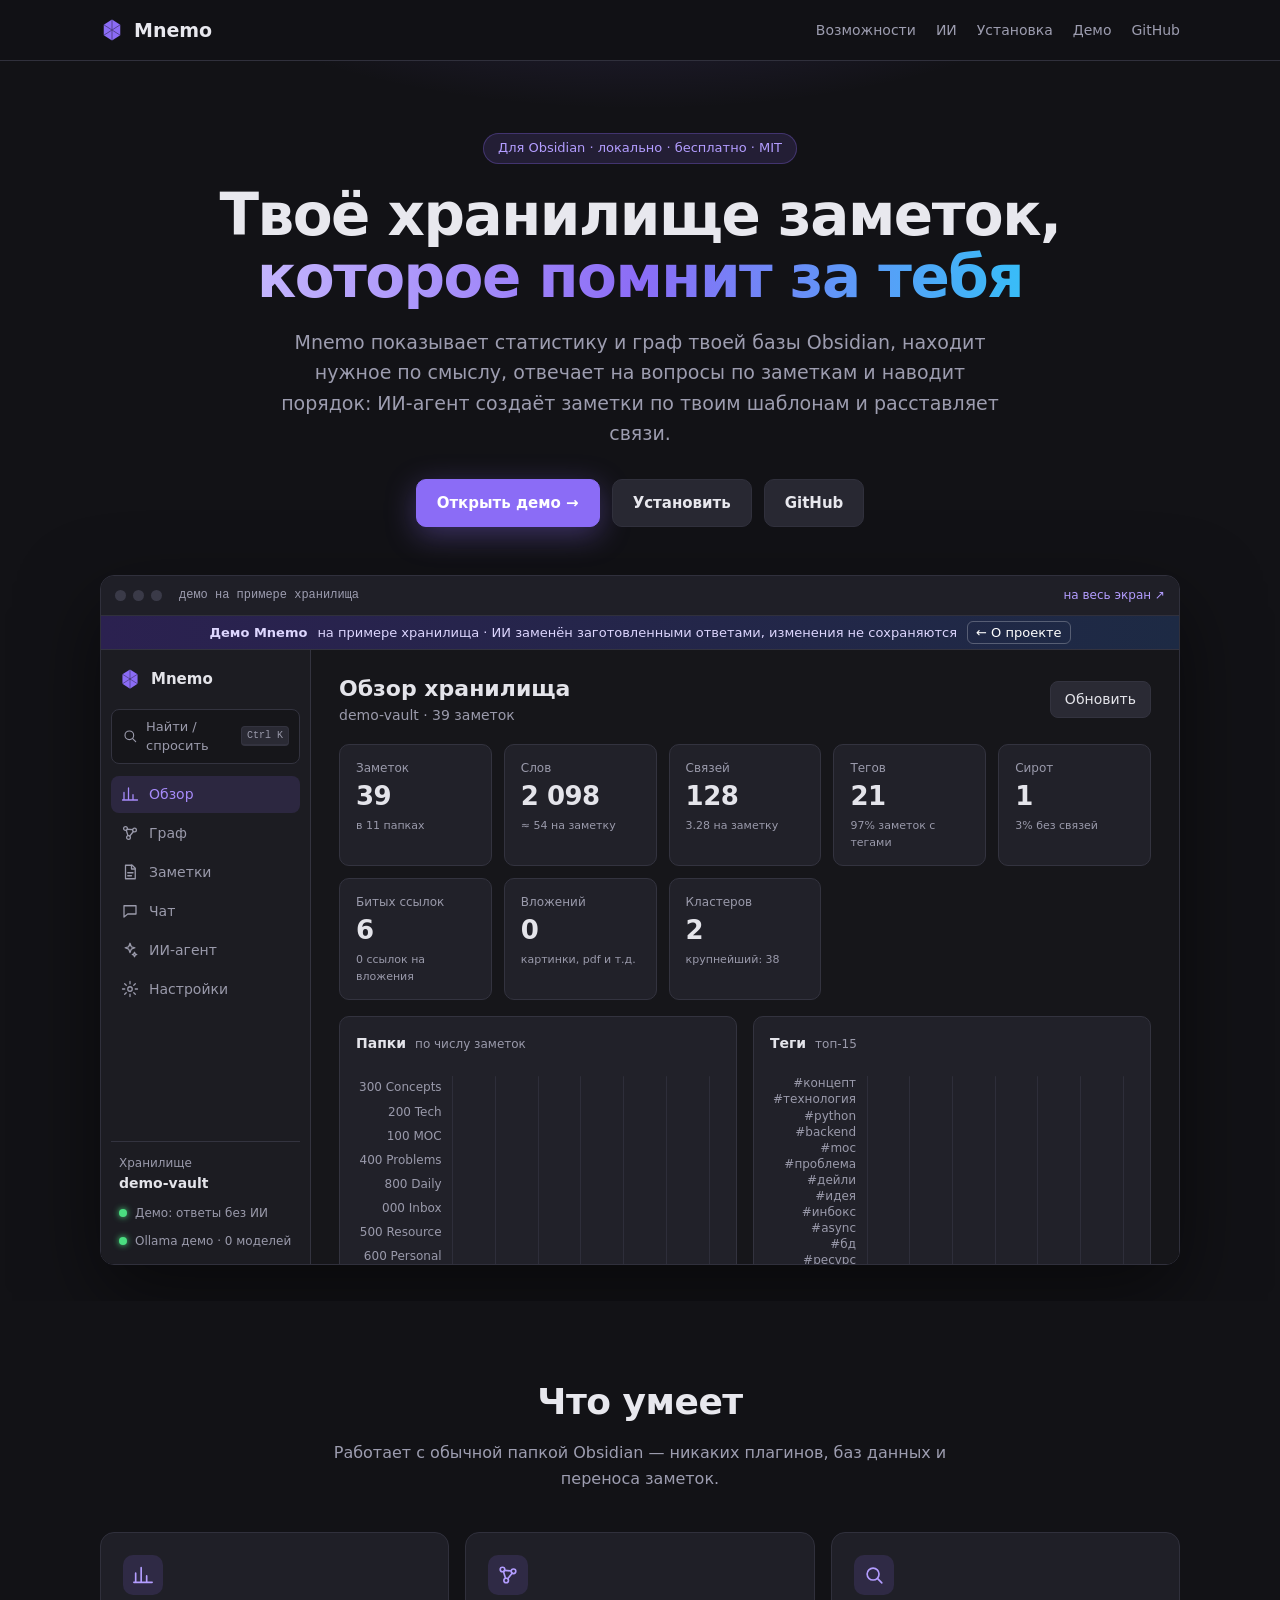
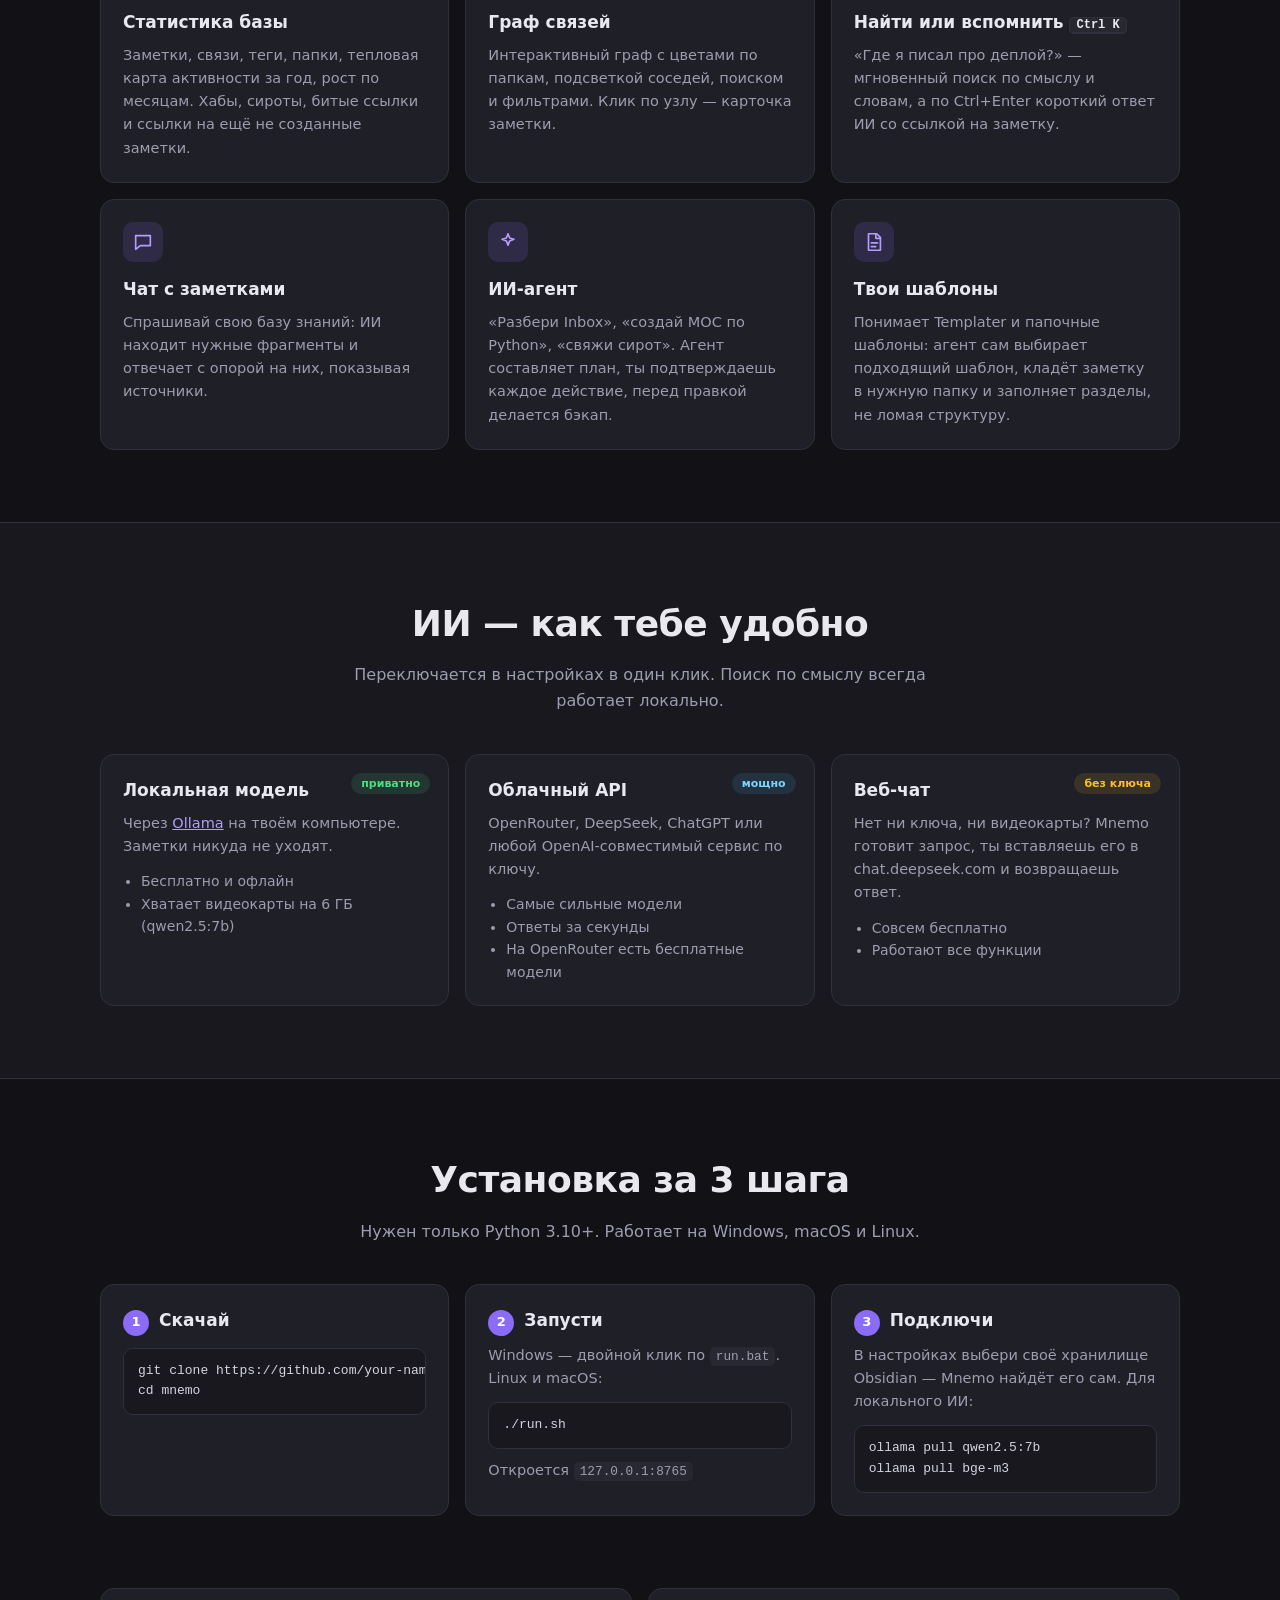
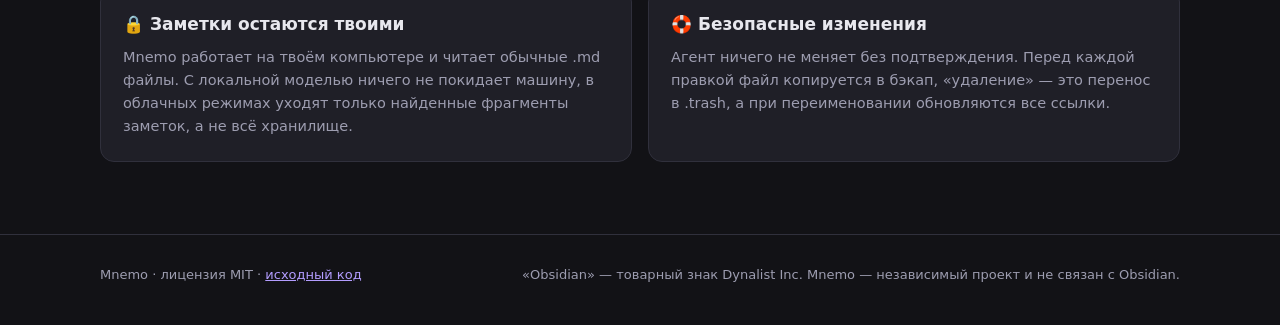
==== docs/index.html @ 67f8f739 "feat: init commit v0.1" ====
<!doctype html>
<html lang="ru">
<head>
  <meta charset="utf-8">
  <meta name="viewport" content="width=device-width, initial-scale=1">
  <title>Mnemo — ИИ-помощник для хранилища Obsidian</title>
  <meta name="description" content="Mnemo — локальное приложение для заметок Obsidian: статистика, граф, поиск по смыслу, чат с заметками и ИИ-агент, который работает с твоими шаблонами.">
  <link rel="icon" href="data:image/svg+xml,<svg xmlns='http://www.w3.org/2000/svg' viewBox='0 0 32 32'><path d='M16 2 27 9v14l-11 7-11-7V9z' fill='%238b6cf6'/></svg>">
  <style>
    :root {
      --bg: #121216; --bg-2: #18181e; --panel: #1f1f27; --panel-2: #282832; --border: #30303c;
      --text: #e8e8ee; --muted: #9d9db0; --accent: #8b6cf6; --accent-2: #b39dff; --accent-bg: rgba(139,108,246,.14);
      --ok: #4ade80; --warn: #fbbf24; --radius: 14px;
      --font: "Segoe UI", system-ui, -apple-system, Roboto, sans-serif;
      --mono: "Cascadia Code", Consolas, ui-monospace, monospace;
    }
    * { box-sizing: border-box; }
    html { scroll-behavior: smooth; }
    body { margin: 0; background: var(--bg); color: var(--text); font: 16px/1.6 var(--font); }
    a { color: var(--accent-2); }
    code { font-family: var(--mono); font-size: .88em; background: var(--panel-2); padding: 2px 6px; border-radius: 5px; }
    .wrap { max-width: 1120px; margin: 0 auto; padding: 0 20px; }

    /* nav */
    nav { position: sticky; top: 0; z-index: 10; background: rgba(18,18,22,.85); backdrop-filter: blur(10px); border-bottom: 1px solid var(--border); }
    nav .wrap { display: flex; align-items: center; gap: 22px; height: 60px; }
    .logo { display: flex; align-items: center; gap: 10px; font-weight: 700; font-size: 19px; color: var(--text); text-decoration: none; }
    nav .links { display: flex; gap: 20px; margin-left: auto; }
    nav .links a { color: var(--muted); text-decoration: none; font-size: 14px; }
    nav .links a:hover { color: var(--text); }

    /* buttons */
    .btn { display: inline-flex; align-items: center; gap: 8px; padding: 11px 20px; border-radius: 10px; font-weight: 600; font-size: 15px;
      text-decoration: none; border: 1px solid var(--border); background: var(--panel-2); color: var(--text); transition: .15s; }
    .btn:hover { border-color: #4a4a5c; transform: translateY(-1px); }
    .btn.primary { background: var(--accent); border-color: var(--accent); color: #fff; box-shadow: 0 8px 30px rgba(139,108,246,.35); }
    .btn.primary:hover { background: #7c5ce8; }

    /* hero */
    .hero { padding: 72px 0 36px; text-align: center; position: relative; overflow: hidden; }
    .hero::before { content: ""; position: absolute; inset: -40% -10% auto; height: 640px; z-index: -1;
      background: radial-gradient(closest-side, rgba(139,108,246,.28), transparent 70%); }
    .pill { display: inline-block; font-size: 13px; color: var(--accent-2); background: var(--accent-bg); border: 1px solid rgba(139,108,246,.3);
      border-radius: 999px; padding: 4px 14px; margin-bottom: 20px; }
    h1 { font-size: clamp(34px, 6vw, 58px); line-height: 1.08; margin: 0 0 18px; letter-spacing: -1.5px; }
    h1 .grad { background: linear-gradient(90deg, #c4b5fd, #8b6cf6 50%, #38bdf8); -webkit-background-clip: text; background-clip: text; color: transparent; }
    .lead { font-size: clamp(16px, 2.2vw, 19px); color: var(--muted); max-width: 720px; margin: 0 auto 30px; }
    .cta { display: flex; gap: 12px; justify-content: center; flex-wrap: wrap; }

    /* live demo frame */
    .frame { margin: 48px auto 0; max-width: 1100px; border: 1px solid var(--border); border-radius: var(--radius); overflow: hidden;
      background: var(--bg-2); box-shadow: 0 30px 80px rgba(0,0,0,.5); text-align: left; }
    .frame-bar { display: flex; align-items: center; gap: 7px; padding: 10px 14px; border-bottom: 1px solid var(--border); background: var(--panel); }
    .frame-bar i { width: 11px; height: 11px; border-radius: 50%; background: #3a3a48; }
    .frame-bar span { margin-left: 10px; font-size: 12px; color: var(--muted); font-family: var(--mono); }
    .frame-bar a { margin-left: auto; font-size: 12px; text-decoration: none; }
    .frame iframe { display: block; width: 100%; height: min(72vh, 720px); border: 0; background: var(--bg); }

    /* sections */
    section { padding: 72px 0; }
    section h2 { font-size: clamp(26px, 4vw, 36px); margin: 0 0 10px; letter-spacing: -.5px; text-align: center; }
    section .sub { text-align: center; color: var(--muted); max-width: 640px; margin: 0 auto 40px; }
    .grid { display: grid; grid-template-columns: repeat(3, minmax(0, 1fr)); gap: 16px; }
    .card { background: var(--panel); border: 1px solid var(--border); border-radius: var(--radius); padding: 22px; }
    .card .ico { width: 40px; height: 40px; border-radius: 10px; display: grid; place-items: center; background: var(--accent-bg); color: var(--accent-2); margin-bottom: 14px; }
    .card .ico svg { width: 22px; height: 22px; fill: none; stroke: currentColor; stroke-width: 1.8; stroke-linecap: round; stroke-linejoin: round; }
    .card h3 { margin: 0 0 8px; font-size: 17px; }
    .card p { margin: 0; color: var(--muted); font-size: 14.5px; }
    .kbd { font-family: var(--mono); font-size: 12px; border: 1px solid var(--border); border-bottom-width: 2px; border-radius: 5px; padding: 0 6px; background: var(--panel-2); }

    .modes .card { position: relative; }
    .modes .tag { position: absolute; top: 18px; right: 18px; font-size: 11px; font-weight: 700; border-radius: 999px; padding: 2px 10px; }
    .tag.free { background: rgba(74,222,128,.12); color: var(--ok); }
    .tag.fast { background: rgba(56,189,248,.12); color: #7dd3fc; }
    .tag.easy { background: rgba(251,191,36,.12); color: var(--warn); }
    .modes ul { margin: 12px 0 0; padding-left: 18px; color: var(--muted); font-size: 14px; }

    .steps { display: grid; grid-template-columns: repeat(3, minmax(0, 1fr)); gap: 16px; counter-reset: s; }
    .step { counter-increment: s; }
    .step h3::before { content: counter(s); display: inline-grid; place-items: center; width: 26px; height: 26px; border-radius: 50%;
      background: var(--accent); color: #fff; font-size: 13px; margin-right: 10px; }
    pre { background: var(--bg-2); border: 1px solid var(--border); border-radius: 10px; padding: 12px 14px; overflow-x: auto;
      font: 13px/1.6 var(--mono); color: #d4d4de; margin: 12px 0 0; }

    .privacy { display: grid; grid-template-columns: repeat(2, minmax(0, 1fr)); gap: 16px; }
    .privacy .card p + p { margin-top: 8px; }

    footer { border-top: 1px solid var(--border); padding: 30px 0 40px; color: var(--muted); font-size: 13px; }
    footer .wrap { display: flex; gap: 16px; flex-wrap: wrap; justify-content: space-between; }

    @media (max-width: 900px) {
      .grid, .steps { grid-template-columns: repeat(2, minmax(0, 1fr)); }
    }
    @media (max-width: 640px) {
      nav .links { display: none; }
      .grid, .steps, .privacy { grid-template-columns: minmax(0, 1fr); }
      .hero { padding-top: 48px; }
      section { padding: 52px 0; }
      .frame iframe { height: 70vh; }
    }
  </style>
</head>
<body>
<nav>
  <div class="wrap">
    <a class="logo" href="#"><svg viewBox="0 0 32 32" width="24" height="24"><path d="M16 2 27 9v14l-11 7-11-7V9z" fill="#8b6cf6"/><path d="M16 2v28M5 9l22 14M27 9 5 23" stroke="#121216" stroke-width="1.2" opacity=".5"/></svg>Mnemo</a>
    <div class="links">
      <a href="#features">Возможности</a>
      <a href="#modes">ИИ</a>
      <a href="#install">Установка</a>
      <a href="demo/">Демо</a>
      <a data-repo href="#">GitHub</a>
    </div>
  </div>
</nav>

<header class="hero">
  <div class="wrap">
    <div class="pill">Для Obsidian · локально · бесплатно · MIT</div>
    <h1>Твоё хранилище заметок,<br><span class="grad">которое помнит за тебя</span></h1>
    <p class="lead">Mnemo показывает статистику и граф твоей базы Obsidian, находит нужное по смыслу, отвечает на вопросы по заметкам и наводит порядок: ИИ-агент создаёт заметки по твоим шаблонам и расставляет связи.</p>
    <div class="cta">
      <a class="btn primary" href="demo/">Открыть демо →</a>
      <a class="btn" href="#install">Установить</a>
      <a class="btn" data-repo href="#">GitHub</a>
    </div>
    <div class="frame">
      <div class="frame-bar"><i></i><i></i><i></i><span>демо на примере хранилища</span><a href="demo/" target="_blank" rel="noopener">на весь экран ↗</a></div>
      <iframe src="demo/" title="Живое демо Mnemo" loading="lazy"></iframe>
    </div>
  </div>
</header>

<section id="features">
  <div class="wrap">
    <h2>Что умеет</h2>
    <p class="sub">Работает с обычной папкой Obsidian — никаких плагинов, баз данных и переноса заметок.</p>
    <div class="grid">
      <div class="card"><div class="ico"><svg viewBox="0 0 24 24"><path d="M4 20V10M10 20V4M16 20v-7M22 20H2"/></svg></div>
        <h3>Статистика базы</h3><p>Заметки, связи, теги, папки, тепловая карта активности за год, рост по месяцам. Хабы, сироты, битые ссылки и ссылки на ещё не созданные заметки.</p></div>
      <div class="card"><div class="ico"><svg viewBox="0 0 24 24"><circle cx="6" cy="6" r="2.5"/><circle cx="18" cy="8" r="2.5"/><circle cx="10" cy="18" r="2.5"/><path d="M8.2 7 15.6 7.6M7 8.3l2.3 7.3M16.5 10 11.7 16"/></svg></div>
        <h3>Граф связей</h3><p>Интерактивный граф с цветами по папкам, подсветкой соседей, поиском и фильтрами. Клик по узлу — карточка заметки.</p></div>
      <div class="card"><div class="ico"><svg viewBox="0 0 24 24"><circle cx="11" cy="11" r="6.5"/><path d="m16 16 4.5 4.5"/></svg></div>
        <h3>Найти или вспомнить <span class="kbd">Ctrl K</span></h3><p>«Где я писал про деплой?» — мгновенный поиск по смыслу и словам, а по Ctrl+Enter короткий ответ ИИ со ссылкой на заметку.</p></div>
      <div class="card"><div class="ico"><svg viewBox="0 0 24 24"><path d="M4 5h16v11H9l-5 4z"/></svg></div>
        <h3>Чат с заметками</h3><p>Спрашивай свою базу знаний: ИИ находит нужные фрагменты и отвечает с опорой на них, показывая источники.</p></div>
      <div class="card"><div class="ico"><svg viewBox="0 0 24 24"><path d="M12 3l1.8 4.7L18.5 9l-4.7 1.8L12 15.5l-1.8-4.7L5.5 9l4.7-1.3z"/></svg></div>
        <h3>ИИ-агент</h3><p>«Разбери Inbox», «создай MOC по Python», «свяжи сирот». Агент составляет план, ты подтверждаешь каждое действие, перед правкой делается бэкап.</p></div>
      <div class="card"><div class="ico"><svg viewBox="0 0 24 24"><path d="M6 3h9l4 4v14H6z"/><path d="M14 3v5h5M9 13h7M9 17h5"/></svg></div>
        <h3>Твои шаблоны</h3><p>Понимает Templater и папочные шаблоны: агент сам выбирает подходящий шаблон, кладёт заметку в нужную папку и заполняет разделы, не ломая структуру.</p></div>
    </div>
  </div>
</section>

<section id="modes" style="background: var(--bg-2); border-block: 1px solid var(--border);">
  <div class="wrap">
    <h2>ИИ — как тебе удобно</h2>
    <p class="sub">Переключается в настройках в один клик. Поиск по смыслу всегда работает локально.</p>
    <div class="grid modes">
      <div class="card"><span class="tag free">приватно</span><h3>Локальная модель</h3>
        <p>Через <a href="https://ollama.com" target="_blank" rel="noopener">Ollama</a> на твоём компьютере. Заметки никуда не уходят.</p>
        <ul><li>Бесплатно и офлайн</li><li>Хватает видеокарты на 6 ГБ (qwen2.5:7b)</li></ul></div>
      <div class="card"><span class="tag fast">мощно</span><h3>Облачный API</h3>
        <p>OpenRouter, DeepSeek, ChatGPT или любой OpenAI-совместимый сервис по ключу.</p>
        <ul><li>Самые сильные модели</li><li>Ответы за секунды</li><li>На OpenRouter есть бесплатные модели</li></ul></div>
      <div class="card"><span class="tag easy">без ключа</span><h3>Веб-чат</h3>
        <p>Нет ни ключа, ни видеокарты? Mnemo готовит запрос, ты вставляешь его в chat.deepseek.com и возвращаешь ответ.</p>
        <ul><li>Совсем бесплатно</li><li>Работают все функции</li></ul></div>
    </div>
  </div>
</section>

<section id="install">
  <div class="wrap">
    <h2>Установка за 3 шага</h2>
    <p class="sub">Нужен только Python 3.10+. Работает на Windows, macOS и Linux.</p>
    <div class="steps">
      <div class="card step"><h3>Скачай</h3>
        <pre>git clone <span data-repo-text>https://github.com/…/mnemo</span>
cd mnemo</pre></div>
      <div class="card step"><h3>Запусти</h3>
        <p>Windows — двойной клик по <code>run.bat</code>. Linux и macOS:</p>
        <pre>./run.sh</pre>
        <p style="margin-top:10px">Откроется <code>127.0.0.1:8765</code></p></div>
      <div class="card step"><h3>Подключи</h3>
        <p>В настройках выбери своё хранилище Obsidian — Mnemo найдёт его сам. Для локального ИИ:</p>
        <pre>ollama pull qwen2.5:7b
ollama pull bge-m3</pre></div>
    </div>
  </div>
</section>

<section style="padding-top: 0;">
  <div class="wrap privacy">
    <div class="card"><h3>🔒 Заметки остаются твоими</h3>
      <p>Mnemo работает на твоём компьютере и читает обычные .md файлы. С локальной моделью ничего не покидает машину, в облачных режимах уходят только найденные фрагменты заметок, а не всё хранилище.</p></div>
    <div class="card"><h3>🛟 Безопасные изменения</h3>
      <p>Агент ничего не меняет без подтверждения. Перед каждой правкой файл копируется в бэкап, «удаление» — это перенос в .trash, а при переименовании обновляются все ссылки.</p></div>
  </div>
</section>

<footer>
  <div class="wrap">
    <span>Mnemo · лицензия MIT · <a data-repo href="#">исходный код</a></span>
    <span>«Obsidian» — товарный знак Dynalist Inc. Mnemo — независимый проект и не связан с Obsidian.</span>
  </div>
</footer>

<script>
  // Адрес репозитория на GitHub — поменяй на свой, и он подставится во все ссылки на странице.
  const REPO_URL = "https://github.com/your-name/mnemo";
  document.querySelectorAll("[data-repo]").forEach((a) => (a.href = REPO_URL));
  document.querySelectorAll("[data-repo-text]").forEach((s) => (s.textContent = REPO_URL));
</script>
</body>
</html>
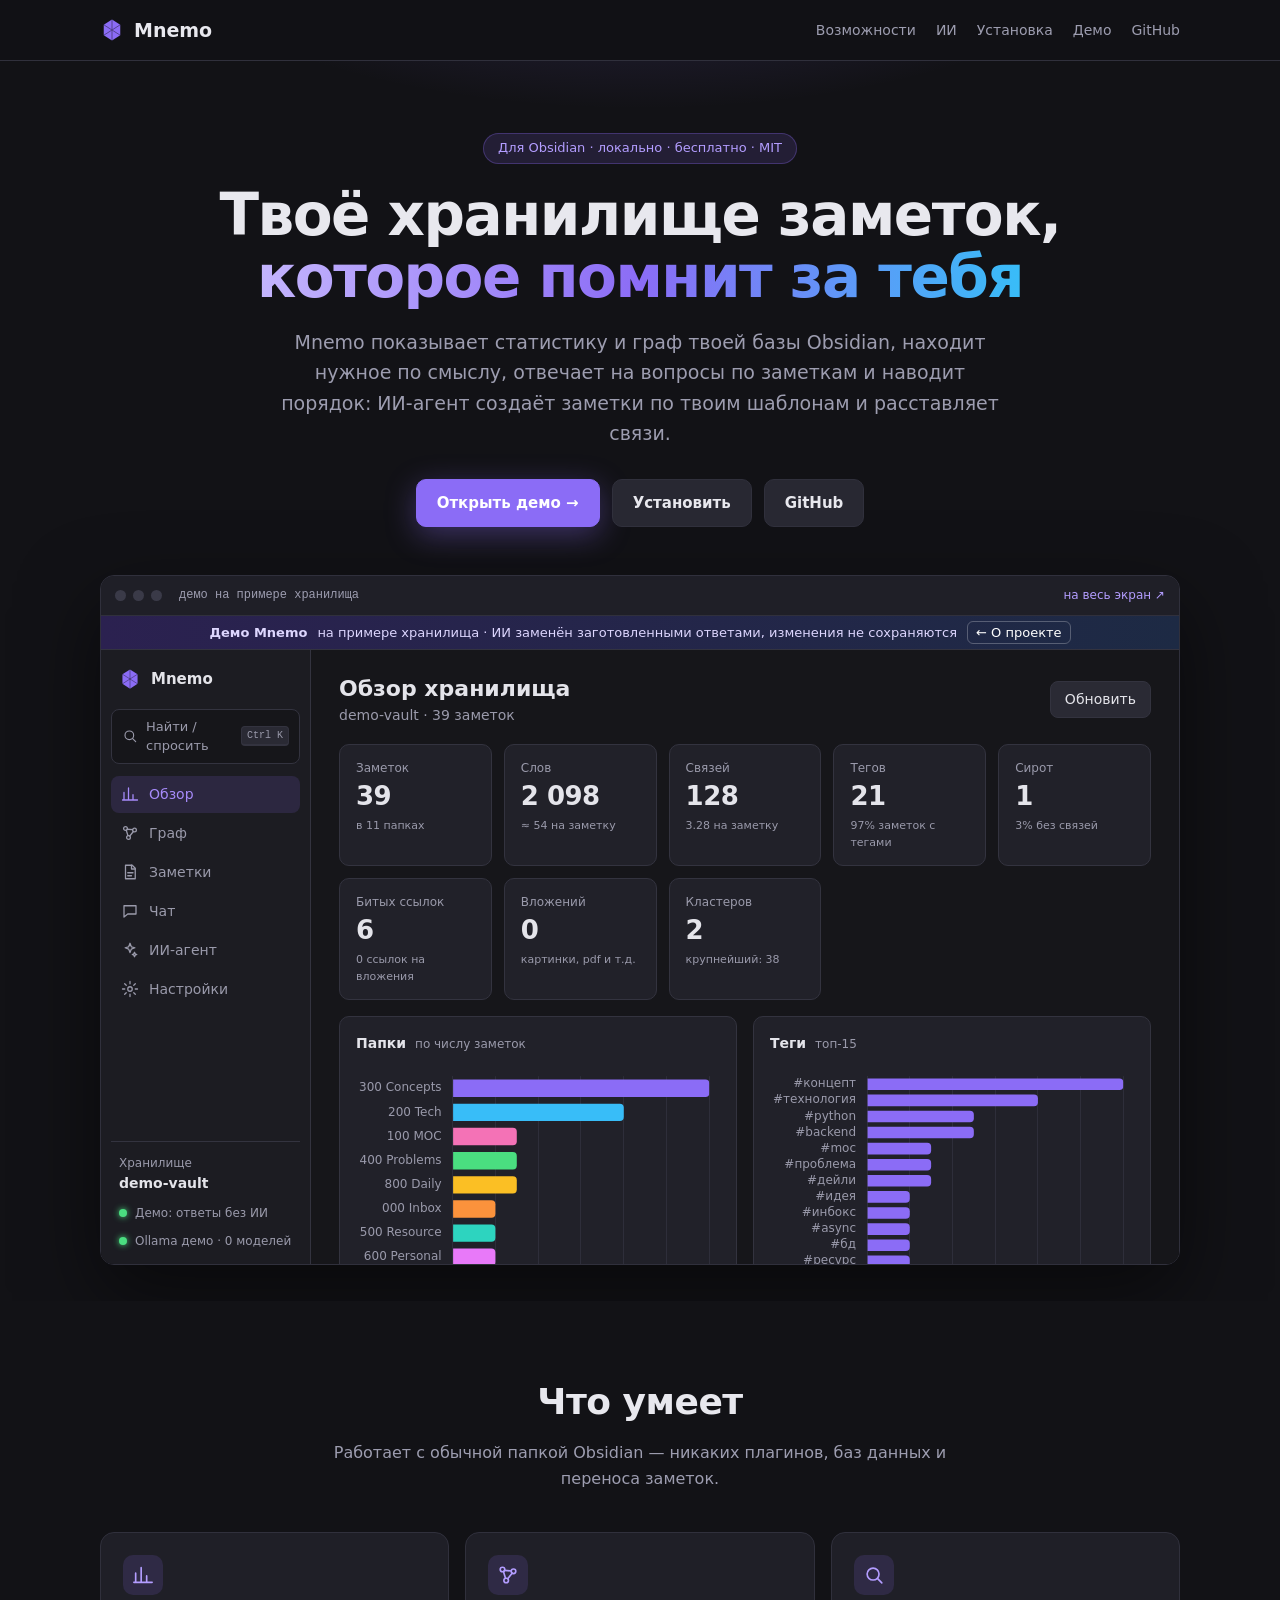
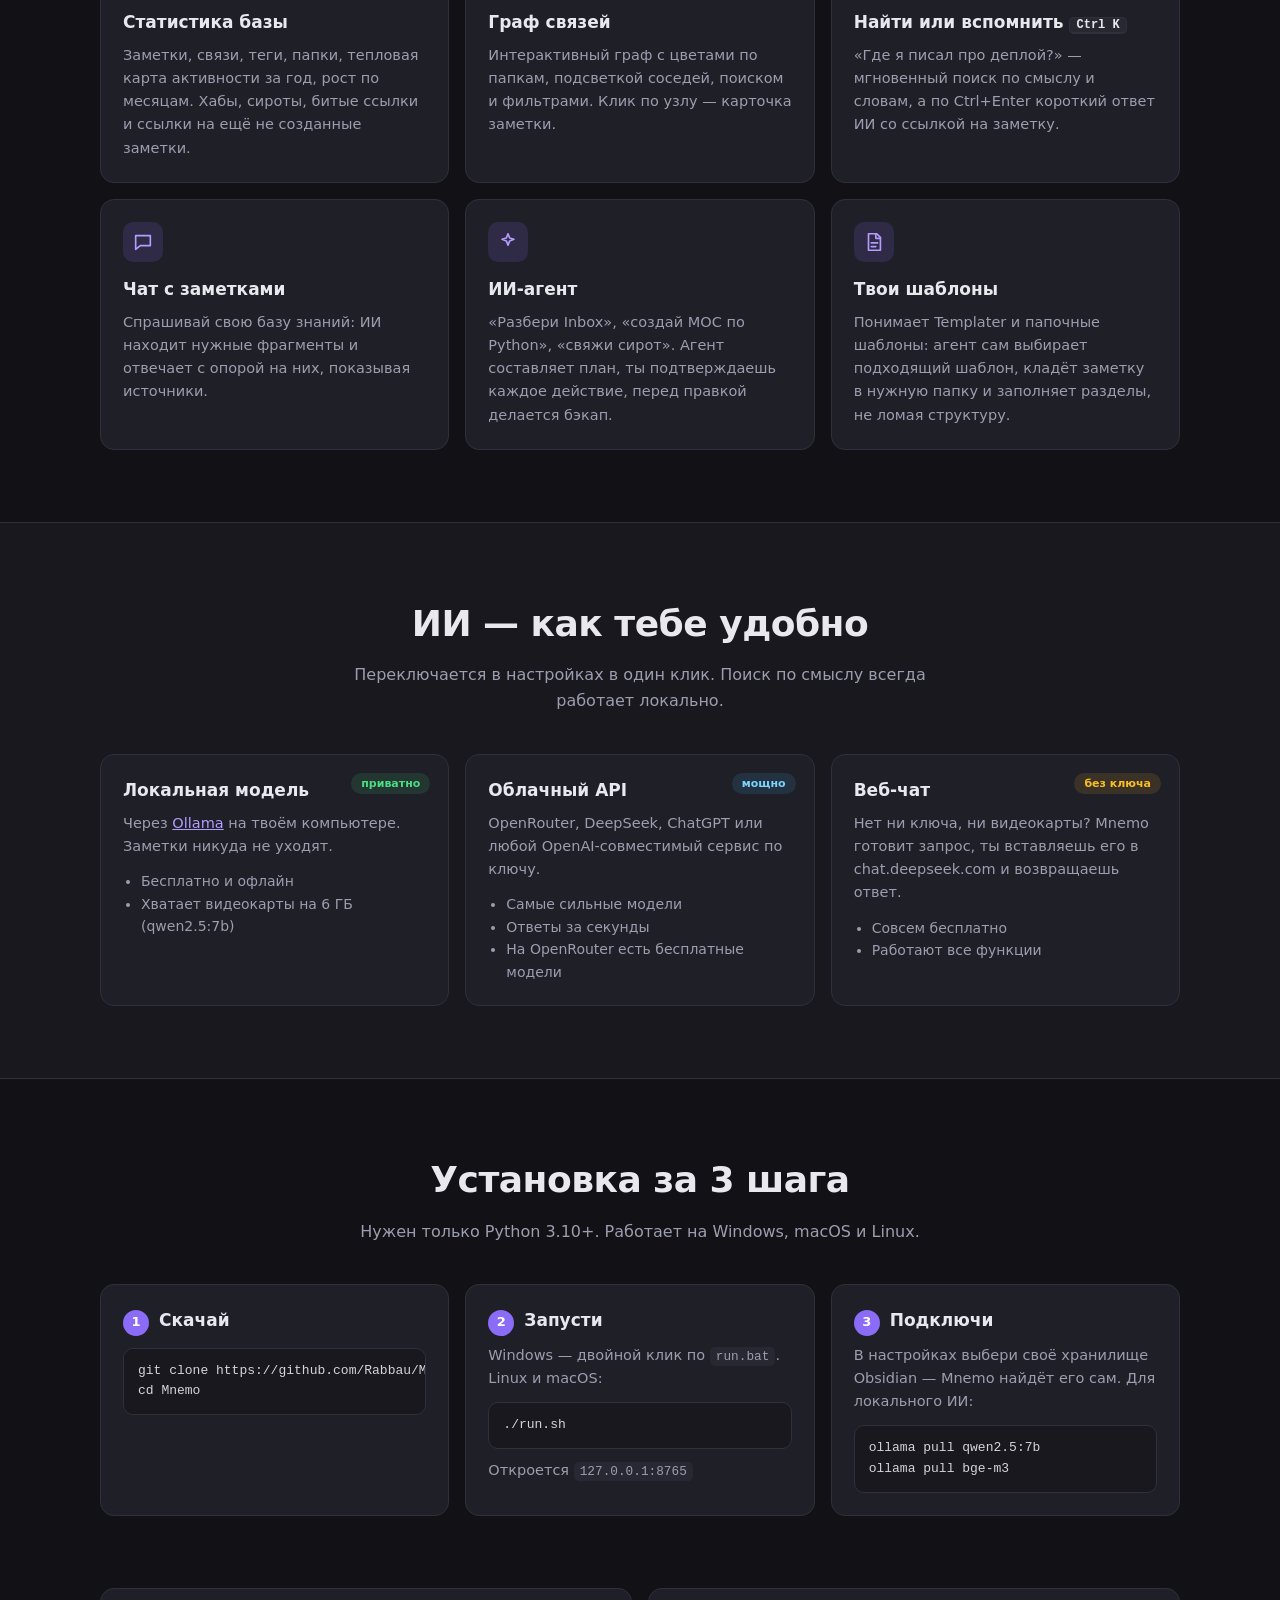
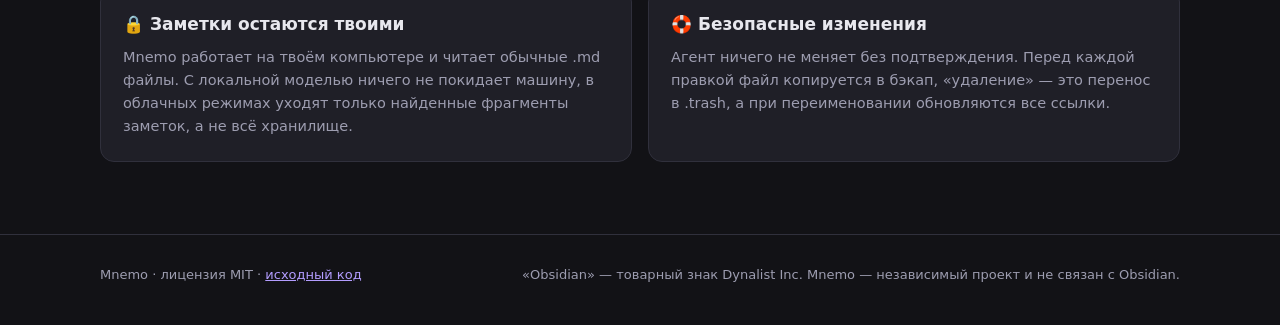
==== commit 85144697: "fix: refs and bat" ====
--- a/docs/index.html
+++ b/docs/index.html
@@ -109,7 +109,7 @@
       <a href="#modes">ИИ</a>
       <a href="#install">Установка</a>
       <a href="demo/">Демо</a>
-      <a data-repo href="#">GitHub</a>
+      <a data-repo href="https://github.com/Rabbau/Mnemo">GitHub</a>
     </div>
   </div>
 </nav>
@@ -122,7 +122,7 @@
     <div class="cta">
       <a class="btn primary" href="demo/">Открыть демо →</a>
       <a class="btn" href="#install">Установить</a>
-      <a class="btn" data-repo href="#">GitHub</a>
+      <a class="btn" data-repo href="https://github.com/Rabbau/Mnemo">GitHub</a>
     </div>
     <div class="frame">
       <div class="frame-bar"><i></i><i></i><i></i><span>демо на примере хранилища</span><a href="demo/" target="_blank" rel="noopener">на весь экран ↗</a></div>
@@ -176,8 +176,8 @@
     <p class="sub">Нужен только Python 3.10+. Работает на Windows, macOS и Linux.</p>
     <div class="steps">
       <div class="card step"><h3>Скачай</h3>
-        <pre>git clone <span data-repo-text>https://github.com/…/mnemo</span>
-cd mnemo</pre></div>
+        <pre>git clone <span data-repo-text>https://github.com/Rabbau/Mnemo</span>
+cd Mnemo</pre></div>
       <div class="card step"><h3>Запусти</h3>
         <p>Windows — двойной клик по <code>run.bat</code>. Linux и macOS:</p>
         <pre>./run.sh</pre>
@@ -201,14 +201,14 @@
 
 <footer>
   <div class="wrap">
-    <span>Mnemo · лицензия MIT · <a data-repo href="#">исходный код</a></span>
+    <span>Mnemo · лицензия MIT · <a data-repo href="https://github.com/Rabbau/Mnemo">исходный код</a></span>
     <span>«Obsidian» — товарный знак Dynalist Inc. Mnemo — независимый проект и не связан с Obsidian.</span>
   </div>
 </footer>
 
 <script>
   // Адрес репозитория на GitHub — поменяй на свой, и он подставится во все ссылки на странице.
-  const REPO_URL = "https://github.com/your-name/mnemo";
+  const REPO_URL = "https://github.com/Rabbau/Mnemo";
   document.querySelectorAll("[data-repo]").forEach((a) => (a.href = REPO_URL));
   document.querySelectorAll("[data-repo-text]").forEach((s) => (s.textContent = REPO_URL));
 </script>
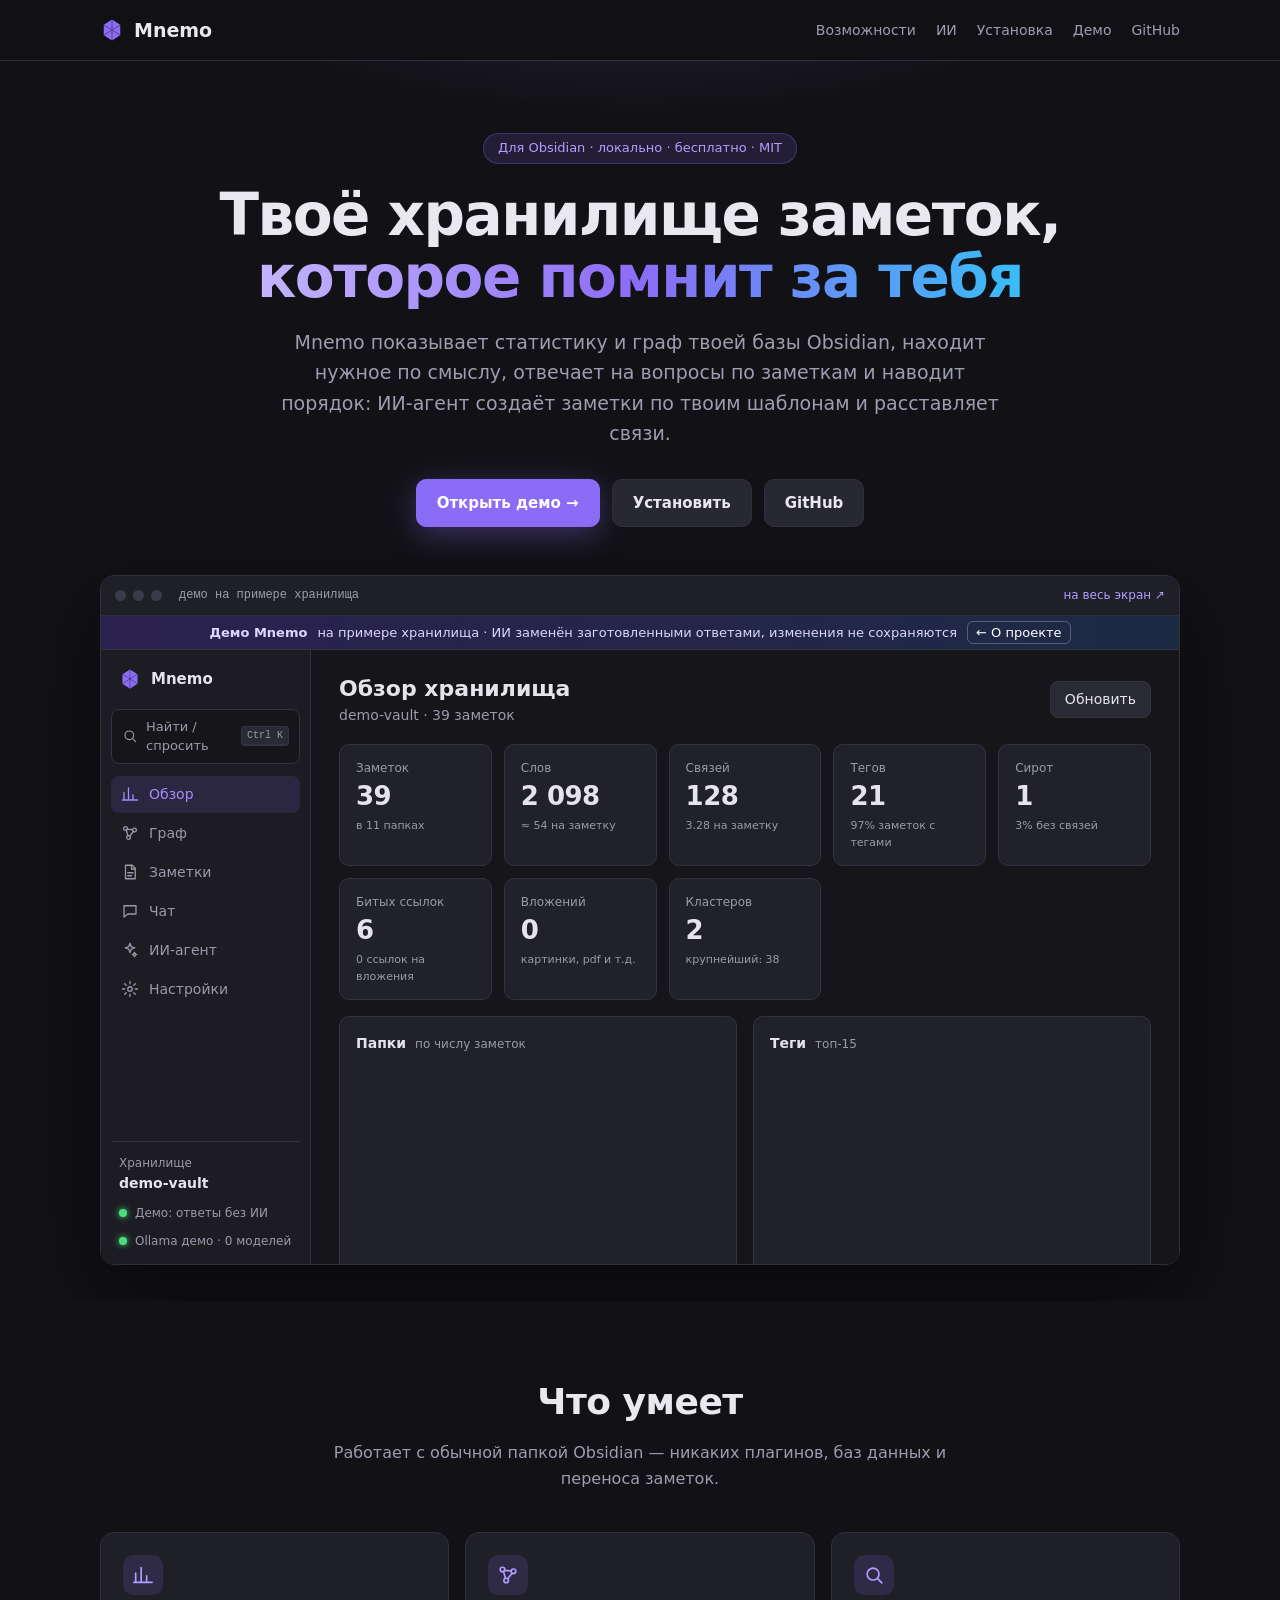
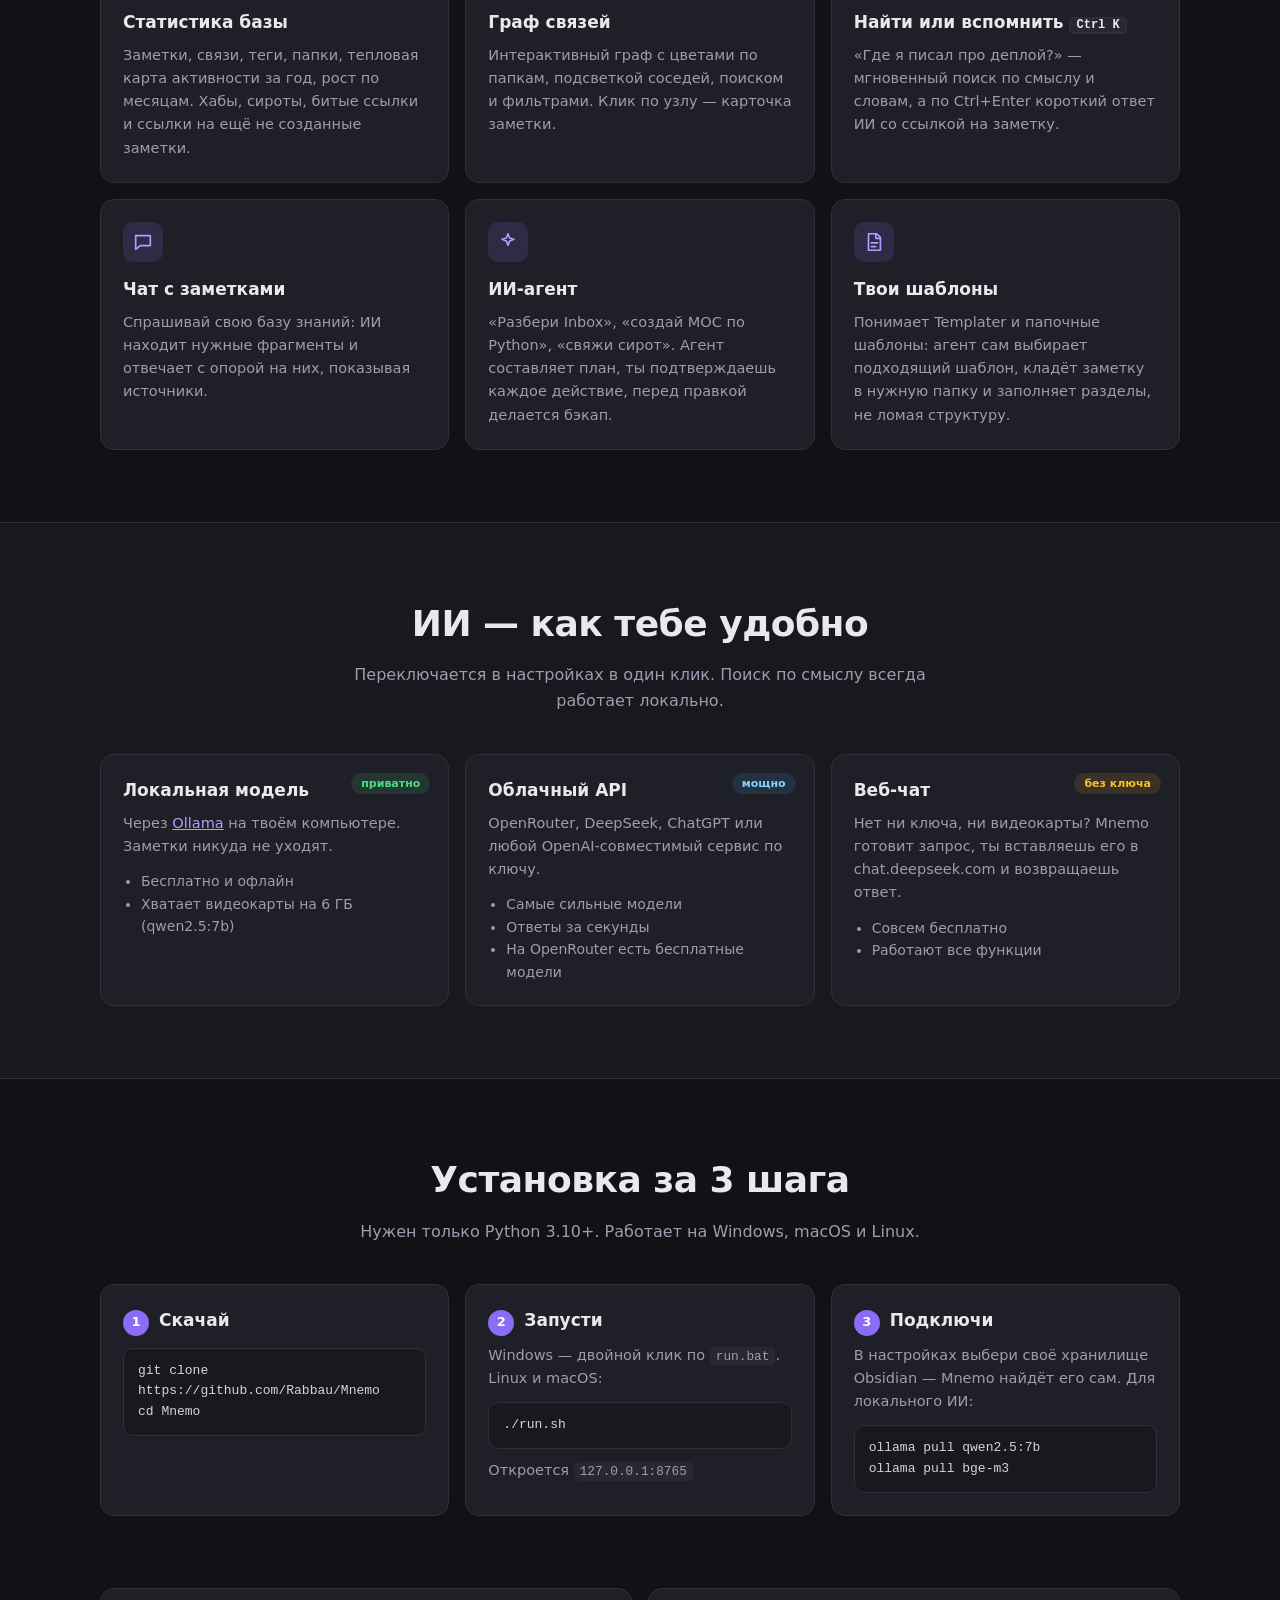
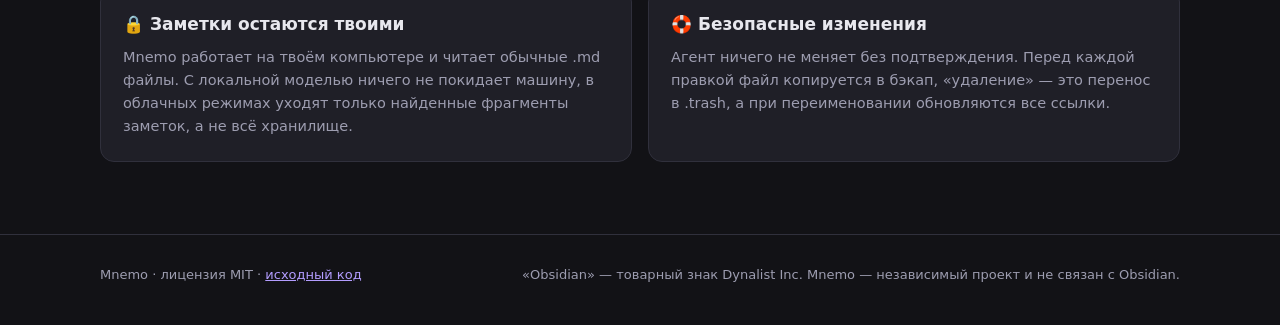
==== commit 8f92b839: "fix: style" ====
--- a/docs/index.html
+++ b/docs/index.html
@@ -79,8 +79,10 @@
     .step { counter-increment: s; }
     .step h3::before { content: counter(s); display: inline-grid; place-items: center; width: 26px; height: 26px; border-radius: 50%;
       background: var(--accent); color: #fff; font-size: 13px; margin-right: 10px; }
-    pre { background: var(--bg-2); border: 1px solid var(--border); border-radius: 10px; padding: 12px 14px; overflow-x: auto;
-      font: 13px/1.6 var(--mono); color: #d4d4de; margin: 12px 0 0; }
+    /* commands wrap instead of scrolling: narrow cards would otherwise show a (light, native) scrollbar */
+    pre { background: var(--bg-2); border: 1px solid var(--border); border-radius: 10px; padding: 12px 14px;
+      white-space: pre-wrap; overflow-wrap: anywhere; font: 13px/1.6 var(--mono); color: #d4d4de; margin: 12px 0 0; }
+    html { color-scheme: dark; }
 
     .privacy { display: grid; grid-template-columns: repeat(2, minmax(0, 1fr)); gap: 16px; }
     .privacy .card p + p { margin-top: 8px; }
